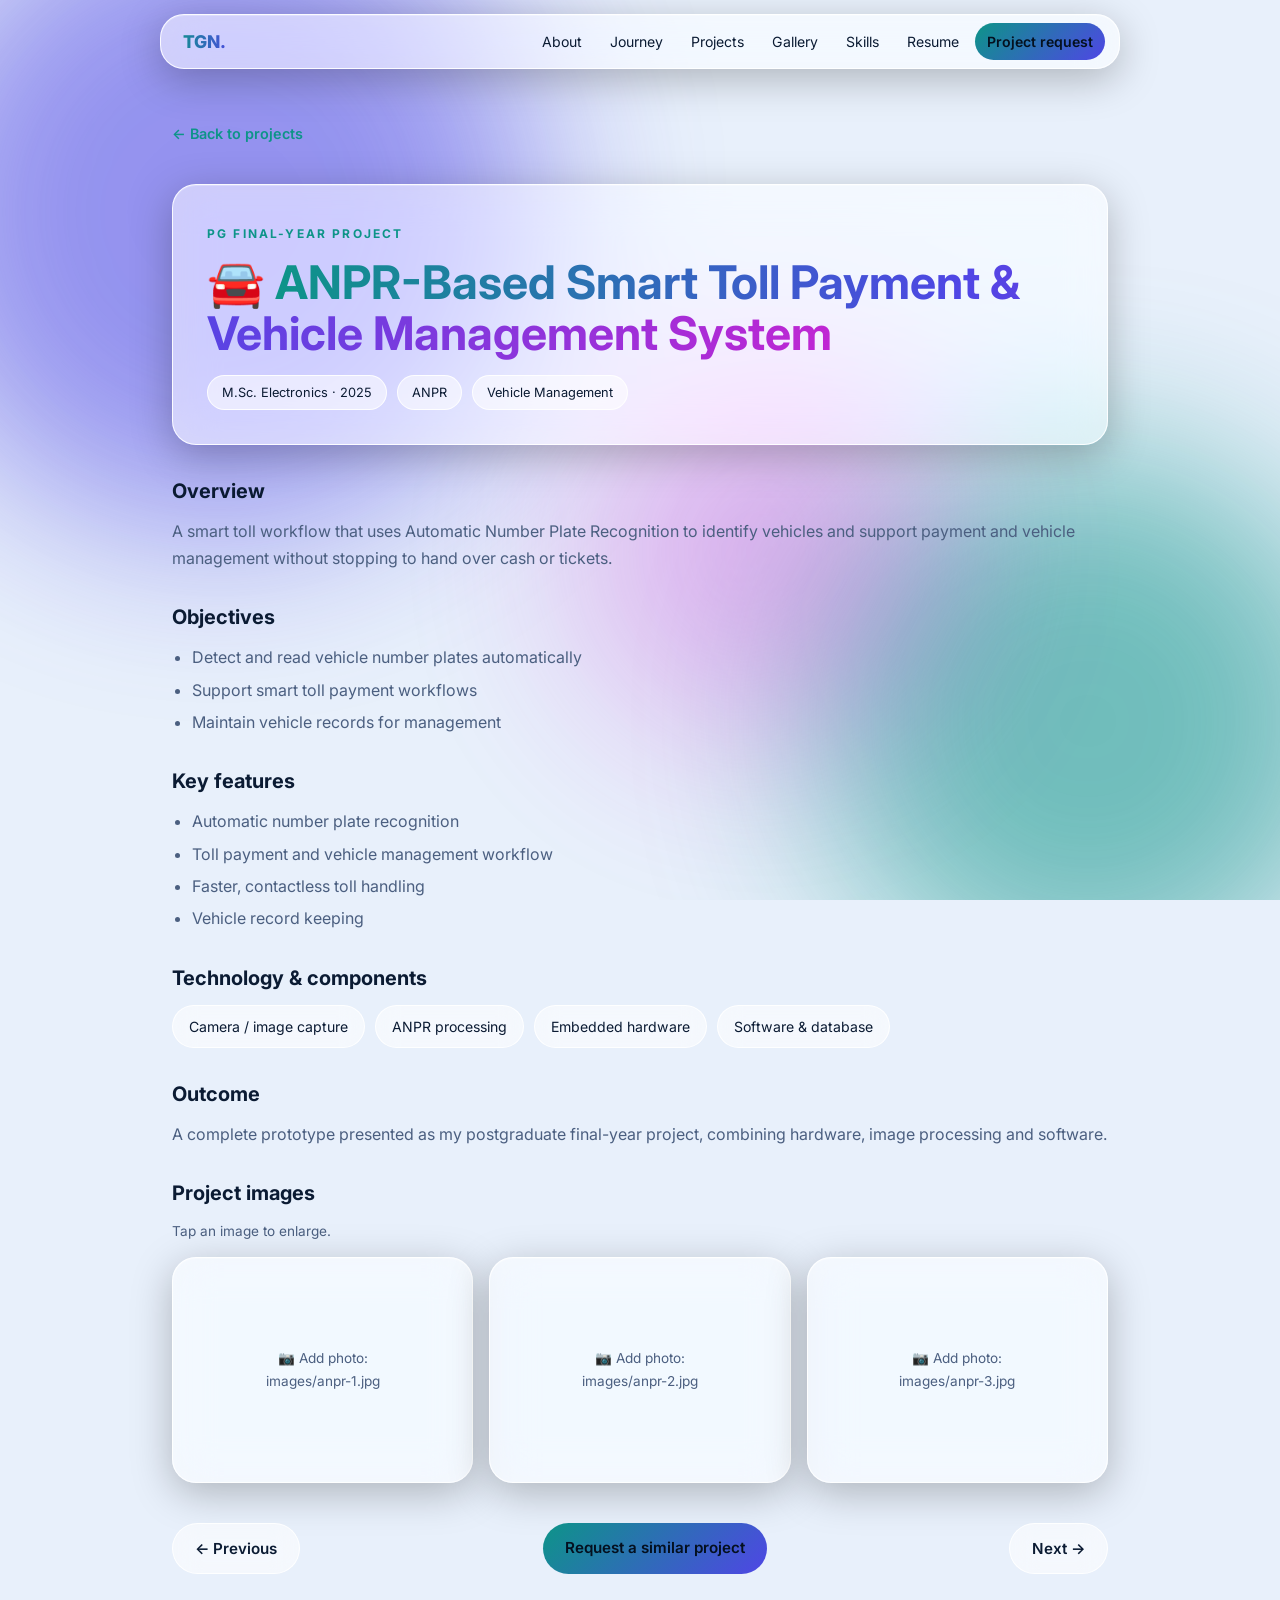
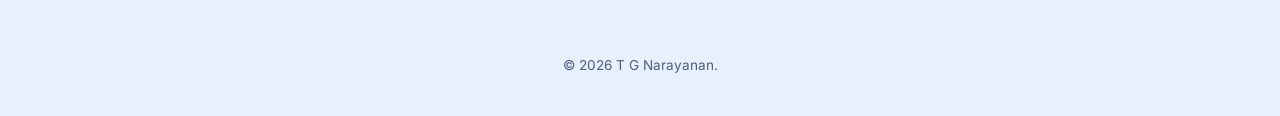
==== anpr-toll.html @ 6aa929a0 "Add files via upload" ====
<!DOCTYPE html><html lang="en"><head><meta charset="utf-8"><meta name="viewport" content="width=device-width,initial-scale=1"><meta name="theme-color" content="#060d1a"><link rel="preconnect" href="https://fonts.googleapis.com"><link href="https://fonts.googleapis.com/css2?family=Inter:wght@400;500;600;700;800&display=swap" rel="stylesheet"><link rel="stylesheet" href="style.css"><title>ANPR-Based Smart Toll Payment & Vehicle Management System | T G Narayanan</title><meta name="description" content="ANPR-Based Smart Toll Payment & Vehicle Management System – project details by T G Narayanan"></head><body>
<div class="bg"><i></i><i></i><i></i></div>
<nav class="glass"><a class="logo" href="index.html">TGN.</a><button class="menu" aria-label="Menu">☰</button>
<div class="links"><a href="index.html#about">About</a><a href="index.html#journey">Journey</a><a href="index.html#projects">Projects</a><a href="gallery.html">Gallery</a><a href="index.html#skills">Skills</a><a href="resume.html">Resume</a><a class="cta" href="project-request.html">Project request</a></div></nav>
<div class="pg"><a class="back" href="index.html#projects">← Back to projects</a>
<div class="glass banner"><span class="tag">PG FINAL-YEAR PROJECT</span><h1 style="font-size:clamp(1.8rem,4.5vw,2.9rem)">🚘 <span class="grad">ANPR-Based Smart Toll Payment & Vehicle Management System</span></h1>
<div class="meta"><span>M.Sc. Electronics · 2025</span><span>ANPR</span><span>Vehicle Management</span></div></div>
<h3>Overview</h3><p>A smart toll workflow that uses Automatic Number Plate Recognition to identify vehicles and support payment and vehicle management without stopping to hand over cash or tickets.</p>
<h3>Objectives</h3><ul><li>Detect and read vehicle number plates automatically</li><li>Support smart toll payment workflows</li><li>Maintain vehicle records for management</li></ul>
<h3>Key features</h3><ul><li>Automatic number plate recognition</li><li>Toll payment and vehicle management workflow</li><li>Faster, contactless toll handling</li><li>Vehicle record keeping</li></ul>
<h3>Technology &amp; components</h3><div class="chips" style="margin-top:6px"><span>Camera / image capture</span><span>ANPR processing</span><span>Embedded hardware</span><span>Software &amp; database</span></div>
<h3>Outcome</h3><p>A complete prototype presented as my postgraduate final-year project, combining hardware, image processing and software.</p>
<h3>Project images</h3><p style="font-size:.85rem">Tap an image to enlarge.</p>
<div class="shots">
<div class="glass shot"><img src="images/anpr-1.jpg" alt="ANPR-Based Smart Toll Payment & Vehicle Management System image 1" loading="lazy"><div class="ph">📷 Add photo:<br>images/anpr-1.jpg</div></div>
<div class="glass shot"><img src="images/anpr-2.jpg" alt="ANPR-Based Smart Toll Payment & Vehicle Management System image 2" loading="lazy"><div class="ph">📷 Add photo:<br>images/anpr-2.jpg</div></div>
<div class="glass shot"><img src="images/anpr-3.jpg" alt="ANPR-Based Smart Toll Payment & Vehicle Management System image 3" loading="lazy"><div class="ph">📷 Add photo:<br>images/anpr-3.jpg</div></div></div>
<div class="pn"><a class="btn" href="rfid-attendance.html">← Previous</a><a class="btn pri" href="project-request.html">Request a similar project</a><a class="btn" href="robotics-iot-projects.html">Next →</a></div></div>
<div class="lb" id="lb"><img alt=""></div>
<footer>© <script>document.write(new Date().getFullYear())</script> T G Narayanan.</footer>
<script src="script.js"></script></body></html>
---- style.css ----
:root{--bg:#060d1a;--text:#eaf2ff;--muted:#9fb3d1;--glass:rgba(255,255,255,.07);--glass-b:rgba(255,255,255,.18);--a:#5eead4;--b:#818cf8;--c:#f0abfc;--r:24px}
@media(prefers-color-scheme:light){:root{--bg:#e8f0fb;--text:#0b1b33;--muted:#4b5f80;--glass:rgba(255,255,255,.55);--glass-b:rgba(255,255,255,.9);--a:#0d9488;--b:#4f46e5;--c:#c026d3}}
*{box-sizing:border-box;margin:0}html{scroll-behavior:smooth}
body{font-family:'Inter',system-ui,sans-serif;background:var(--bg);color:var(--text);line-height:1.65;overflow-x:hidden}
.bg{position:fixed;inset:0;z-index:-1;overflow:hidden}
.bg i{position:absolute;border-radius:50%;filter:blur(90px);opacity:.55;animation:f 18s ease-in-out infinite alternate}
.bg i:nth-child(1){width:50vw;height:50vw;background:var(--b);top:-12%;left:-8%}
.bg i:nth-child(2){width:42vw;height:42vw;background:var(--a);bottom:-10%;right:-6%;animation-delay:-6s}
.bg i:nth-child(3){width:30vw;height:30vw;background:var(--c);top:40%;left:45%;opacity:.3;animation-delay:-11s}
@keyframes f{to{transform:translate(8vw,6vh) scale(1.15)}}
.glass{background:var(--glass);backdrop-filter:blur(22px) saturate(170%);-webkit-backdrop-filter:blur(22px) saturate(170%);border:1px solid var(--glass-b);border-radius:var(--r);box-shadow:0 10px 40px rgba(0,0,0,.25),inset 0 1px 0 rgba(255,255,255,.25)}
nav{position:fixed;top:14px;left:50%;transform:translateX(-50%);z-index:50;display:flex;align-items:center;gap:6px;padding:8px 14px;border-radius:999px;width:min(960px,94vw)}
nav .logo{font-weight:800;font-size:1.1rem;margin-right:auto;background:linear-gradient(90deg,var(--a),var(--b));-webkit-background-clip:text;background-clip:text;color:transparent;text-decoration:none;padding:0 8px}
nav a{color:var(--text);text-decoration:none;font-size:.88rem;padding:7px 12px;border-radius:999px;transition:.25s}
nav a:hover{background:var(--glass-b)}nav .cta{background:linear-gradient(135deg,var(--a),var(--b));color:#04101f;font-weight:600}
.menu{display:none;background:none;border:0;color:var(--text);font-size:1.4rem;cursor:pointer}
@media(max-width:780px){.menu{display:block}nav .links{display:none;position:absolute;top:60px;left:0;right:0;flex-direction:column;padding:14px;border-radius:var(--r);background:var(--glass);backdrop-filter:blur(22px);border:1px solid var(--glass-b)}nav .links.open{display:flex}}
.links{display:flex;gap:4px}
section{max-width:1060px;margin:0 auto;padding:96px 22px 10px}
.tag{font-size:.75rem;letter-spacing:.18em;color:var(--a);font-weight:700}
h1{font-size:clamp(2.3rem,6vw,4.2rem);line-height:1.1;margin:12px 0}
h2{font-size:clamp(1.6rem,3.5vw,2.3rem);margin:8px 0 10px}
.grad{background:linear-gradient(90deg,var(--a),var(--b),var(--c));-webkit-background-clip:text;background-clip:text;color:transparent}
p.lead{color:var(--muted);max-width:60ch}
.hero{min-height:100vh;display:grid;grid-template-columns:1.2fr .8fr;gap:36px;align-items:center;padding-top:110px}
@media(max-width:820px){.hero{grid-template-columns:1fr}}
.btns{display:flex;gap:12px;flex-wrap:wrap;margin-top:26px}
.btn{display:inline-block;padding:12px 22px;border-radius:999px;text-decoration:none;font-weight:600;color:var(--text);border:1px solid var(--glass-b);background:var(--glass);backdrop-filter:blur(14px);transition:.25s;cursor:pointer;font-size:.95rem;font-family:inherit}
.btn:hover{transform:translateY(-3px);box-shadow:0 8px 24px rgba(94,234,212,.25)}
.btn.pri{background:linear-gradient(135deg,var(--a),var(--b));color:#04101f;border:0}
.card-p{padding:26px;text-align:center}
.photo{width:170px;height:170px;border-radius:50%;object-fit:cover;border:3px solid var(--glass-b);box-shadow:0 0 0 6px rgba(94,234,212,.15);margin-bottom:16px}
.stats{display:flex;justify-content:center;gap:28px;margin-top:16px}.stats b{display:block;font-size:1.5rem}.stats span{font-size:.8rem;color:var(--muted)}
.grid{display:grid;grid-template-columns:repeat(auto-fit,minmax(250px,1fr));gap:18px;margin-top:26px}
.item{padding:24px;transition:.3s}.item:hover{transform:translateY(-6px);border-color:var(--a)}
.item .ico{font-size:2rem}.item small{color:var(--a);font-weight:600}.item h3{margin:6px 0;font-size:1.1rem}.item p{color:var(--muted);font-size:.93rem}
.timeline{margin-top:26px;border-left:2px solid var(--glass-b);padding-left:22px;display:grid;gap:16px}
.timeline .item{position:relative}.timeline .item::before{content:"";position:absolute;left:-30px;top:30px;width:12px;height:12px;border-radius:50%;background:var(--a);box-shadow:0 0 14px var(--a)}
.chips{display:flex;flex-wrap:wrap;gap:10px;margin-top:22px}.chips span{padding:9px 16px;border-radius:999px;font-size:.88rem;background:var(--glass);border:1px solid var(--glass-b);backdrop-filter:blur(12px);transition:.25s}.chips span:hover{border-color:var(--b);transform:scale(1.06)}
.details{display:grid;grid-template-columns:repeat(auto-fit,minmax(220px,1fr));gap:14px;margin-top:22px}.details div{padding:18px}.details small{color:var(--muted);display:block}
.contact{padding:44px 24px;text-align:center;margin-top:30px}
footer{text-align:center;color:var(--muted);padding:40px 20px;font-size:.85rem}
.reveal{opacity:0;transform:translateY(28px);transition:1s cubic-bezier(.2,.7,.2,1)}.reveal.show{opacity:1;transform:none}
/* form */
.form-wrap{max-width:760px;margin:0 auto;padding:120px 22px 40px}
form{padding:32px;display:grid;gap:18px;margin-top:22px}
.row{display:grid;grid-template-columns:1fr 1fr;gap:16px}@media(max-width:620px){.row{grid-template-columns:1fr}}
label{font-size:.85rem;color:var(--muted);display:grid;gap:6px;font-weight:500}
input,select,textarea{width:100%;padding:13px 15px;border-radius:14px;border:1px solid var(--glass-b);background:rgba(255,255,255,.06);color:var(--text);font:inherit;outline:none;transition:.25s}
select option{color:#111}
input:focus,select:focus,textarea:focus{border-color:var(--a);box-shadow:0 0 0 3px rgba(94,234,212,.2)}
textarea{min-height:150px;resize:vertical}
.msg{padding:14px;border-radius:14px;display:none;font-size:.92rem}.msg.ok{display:block;background:rgba(34,197,94,.18);border:1px solid #22c55e}.msg.err{display:block;background:rgba(239,68,68,.18);border:1px solid #ef4444}
.hp{position:absolute;left:-9999px}
/* project cards + detail pages */
.item .more{display:inline-block;margin-top:14px;font-weight:600;font-size:.88rem;color:var(--a);text-decoration:none}
.item .more:hover{letter-spacing:.03em}
.pg{max-width:980px;margin:0 auto;padding:120px 22px 40px}
.back{display:inline-block;margin-bottom:18px;color:var(--a);text-decoration:none;font-weight:600;font-size:.9rem}
.pg .banner{padding:34px;margin-top:20px}
.meta{display:flex;flex-wrap:wrap;gap:10px;margin-top:16px}.meta span{padding:6px 14px;border-radius:999px;font-size:.8rem;background:var(--glass);border:1px solid var(--glass-b)}
.pg h3{margin:30px 0 10px;font-size:1.25rem}
.pg ul{padding-left:20px;color:var(--muted)}.pg li{margin:6px 0}
.pg p{color:var(--muted)}
.shots{display:grid;grid-template-columns:repeat(auto-fit,minmax(260px,1fr));gap:16px;margin-top:14px}
.shot{aspect-ratio:4/3;overflow:hidden;position:relative;cursor:zoom-in;display:grid;place-items:center}
.shot img{width:100%;height:100%;object-fit:cover;transition:.4s}.shot:hover img{transform:scale(1.07)}
.shot .ph{position:absolute;inset:0;display:none;place-items:center;text-align:center;color:var(--muted);font-size:.85rem;padding:14px}
.shot.empty .ph{display:grid}.shot.empty img{display:none}
.lb{position:fixed;inset:0;z-index:100;background:rgba(3,8,18,.85);backdrop-filter:blur(10px);display:none;place-items:center;padding:20px;cursor:zoom-out}
.lb.on{display:grid}.lb img{max-width:96vw;max-height:90vh;border-radius:18px;box-shadow:0 20px 80px #000}
.pn{display:flex;justify-content:space-between;gap:12px;margin-top:40px;flex-wrap:wrap}
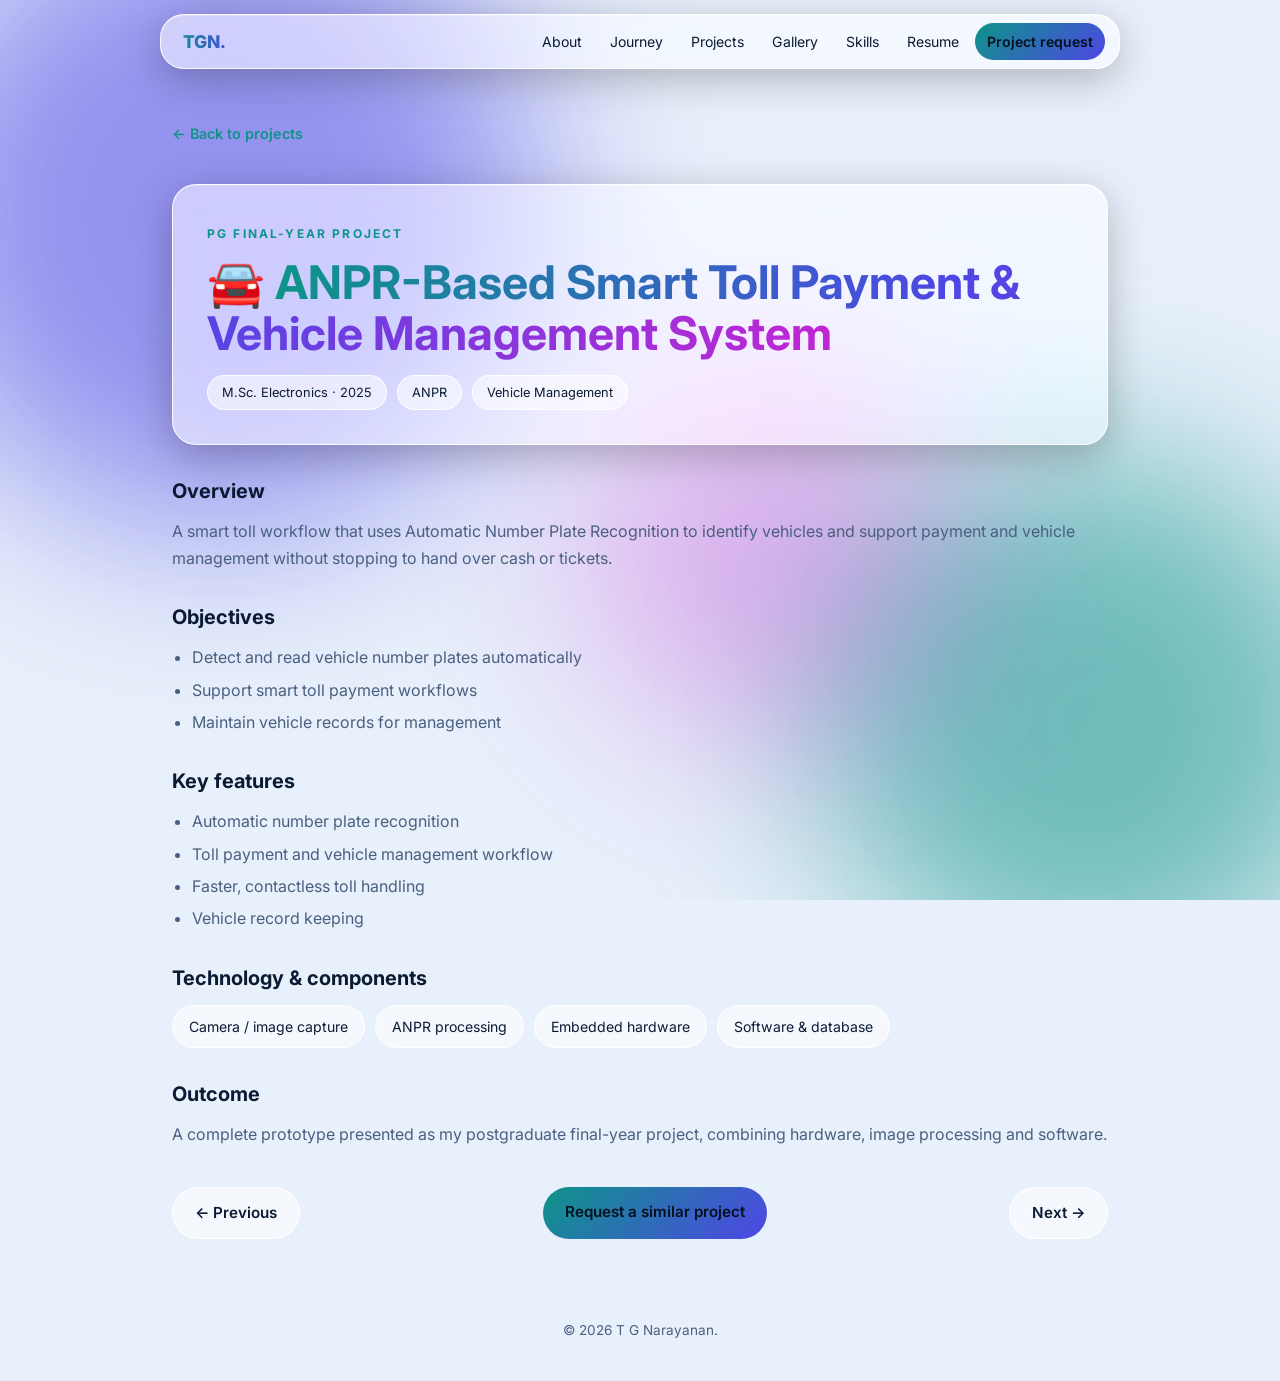
==== commit 0cb4cdb8: "Add files via upload" ====
--- a/anpr-toll.html
+++ b/anpr-toll.html
@@ -10,12 +10,6 @@
 <h3>Key features</h3><ul><li>Automatic number plate recognition</li><li>Toll payment and vehicle management workflow</li><li>Faster, contactless toll handling</li><li>Vehicle record keeping</li></ul>
 <h3>Technology &amp; components</h3><div class="chips" style="margin-top:6px"><span>Camera / image capture</span><span>ANPR processing</span><span>Embedded hardware</span><span>Software &amp; database</span></div>
 <h3>Outcome</h3><p>A complete prototype presented as my postgraduate final-year project, combining hardware, image processing and software.</p>
-<h3>Project images</h3><p style="font-size:.85rem">Tap an image to enlarge.</p>
-<div class="shots">
-<div class="glass shot"><img src="images/anpr-1.jpg" alt="ANPR-Based Smart Toll Payment & Vehicle Management System image 1" loading="lazy"><div class="ph">📷 Add photo:<br>images/anpr-1.jpg</div></div>
-<div class="glass shot"><img src="images/anpr-2.jpg" alt="ANPR-Based Smart Toll Payment & Vehicle Management System image 2" loading="lazy"><div class="ph">📷 Add photo:<br>images/anpr-2.jpg</div></div>
-<div class="glass shot"><img src="images/anpr-3.jpg" alt="ANPR-Based Smart Toll Payment & Vehicle Management System image 3" loading="lazy"><div class="ph">📷 Add photo:<br>images/anpr-3.jpg</div></div></div>
 <div class="pn"><a class="btn" href="rfid-attendance.html">← Previous</a><a class="btn pri" href="project-request.html">Request a similar project</a><a class="btn" href="robotics-iot-projects.html">Next →</a></div></div>
-<div class="lb" id="lb"><img alt=""></div>
 <footer>© <script>document.write(new Date().getFullYear())</script> T G Narayanan.</footer>
 <script src="script.js"></script></body></html>
--- a/style.css
+++ b/style.css
@@ -62,11 +62,4 @@
 .pg h3{margin:30px 0 10px;font-size:1.25rem}
 .pg ul{padding-left:20px;color:var(--muted)}.pg li{margin:6px 0}
 .pg p{color:var(--muted)}
-.shots{display:grid;grid-template-columns:repeat(auto-fit,minmax(260px,1fr));gap:16px;margin-top:14px}
-.shot{aspect-ratio:4/3;overflow:hidden;position:relative;cursor:zoom-in;display:grid;place-items:center}
-.shot img{width:100%;height:100%;object-fit:cover;transition:.4s}.shot:hover img{transform:scale(1.07)}
-.shot .ph{position:absolute;inset:0;display:none;place-items:center;text-align:center;color:var(--muted);font-size:.85rem;padding:14px}
-.shot.empty .ph{display:grid}.shot.empty img{display:none}
-.lb{position:fixed;inset:0;z-index:100;background:rgba(3,8,18,.85);backdrop-filter:blur(10px);display:none;place-items:center;padding:20px;cursor:zoom-out}
-.lb.on{display:grid}.lb img{max-width:96vw;max-height:90vh;border-radius:18px;box-shadow:0 20px 80px #000}
 .pn{display:flex;justify-content:space-between;gap:12px;margin-top:40px;flex-wrap:wrap}
